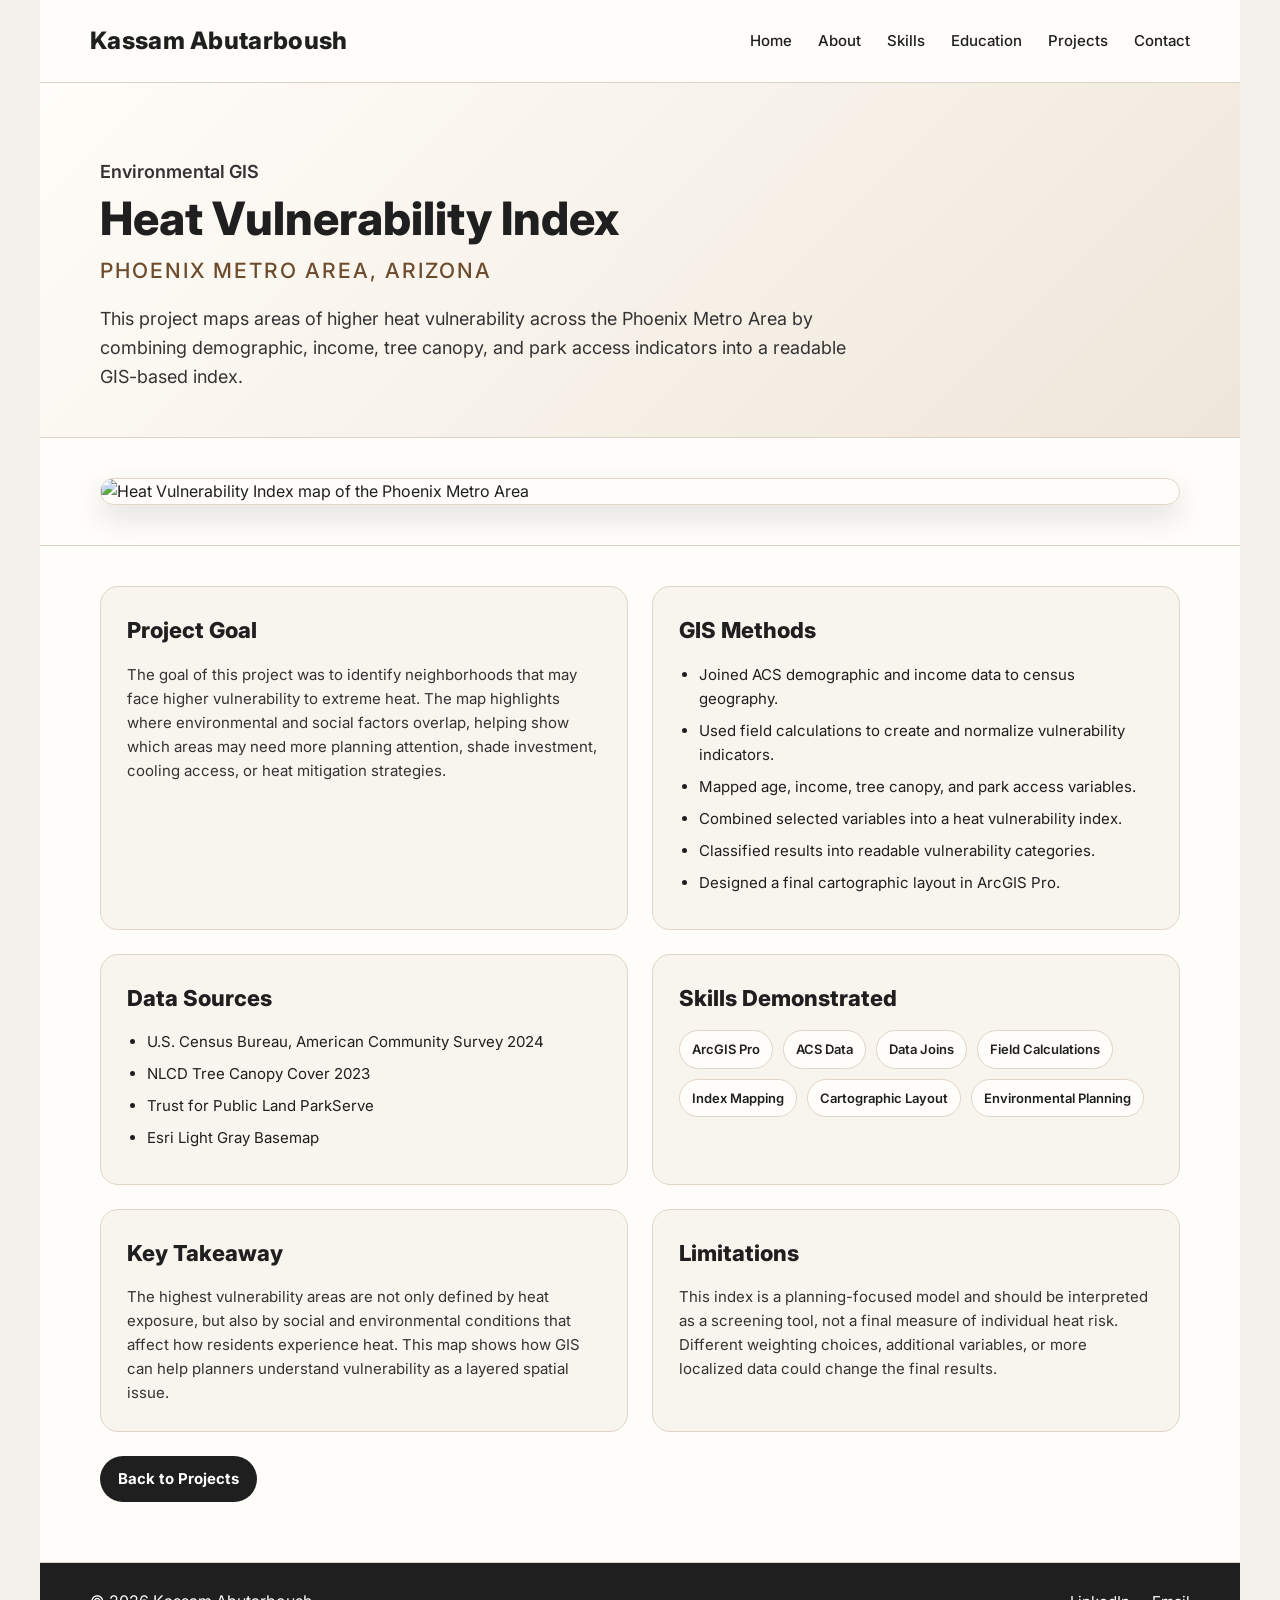
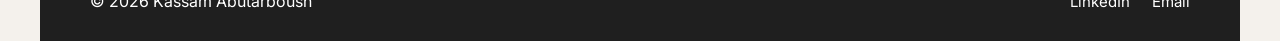
==== heat_vulnerability_index.html @ 17e0d0c6 "Add files via upload" ====
<!DOCTYPE html>
<html lang="en">
<head>
  <meta charset="UTF-8">
  <meta name="viewport" content="width=device-width, initial-scale=1.0">

  <title>Heat Vulnerability Index | Kassam Abutarboush</title>

  <link href="https://fonts.googleapis.com/css2?family=Inter:wght@400;500;600;700;800&display=swap" rel="stylesheet">
  <link rel="stylesheet" href="styles.css">
</head>

<body>

  <div class="page-wrapper">

    <header>
      <div class="logo">Kassam Abutarboush</div>

      <nav>
        <a href="index.html#home">Home</a>
        <a href="index.html#about">About</a>
        <a href="index.html#skills">Skills</a>
        <a href="index.html#education">Education</a>
        <a href="index.html#projects">Projects</a>
        <a href="index.html#contact">Contact</a>
      </nav>
    </header>

    <main>

      <section class="project-hero">
        <p class="eyebrow">Environmental GIS</p>
        <h1>Heat Vulnerability Index</h1>
        <h2>Phoenix Metro Area, Arizona</h2>

        <p>
          This project maps areas of higher heat vulnerability across the Phoenix Metro Area by
          combining demographic, income, tree canopy, and park access indicators into a readable
          GIS-based index.
        </p>
      </section>

      <section class="project-image-section">
        <img src="Heat Vulnerability Index - Phoenix Metro Area.jpg" alt="Heat Vulnerability Index map of the Phoenix Metro Area" class="full-project-image">
      </section>

      <section class="project-details">

        <div class="detail-card">
          <h2>Project Goal</h2>
          <p>
            The goal of this project was to identify neighborhoods that may face higher vulnerability
            to extreme heat. The map highlights where environmental and social factors overlap,
            helping show which areas may need more planning attention, shade investment, cooling
            access, or heat mitigation strategies.
          </p>
        </div>

        <div class="detail-card">
          <h2>GIS Methods</h2>

          <ul>
            <li>Joined ACS demographic and income data to census geography.</li>
            <li>Used field calculations to create and normalize vulnerability indicators.</li>
            <li>Mapped age, income, tree canopy, and park access variables.</li>
            <li>Combined selected variables into a heat vulnerability index.</li>
            <li>Classified results into readable vulnerability categories.</li>
            <li>Designed a final cartographic layout in ArcGIS Pro.</li>
          </ul>
        </div>

        <div class="detail-card">
          <h2>Data Sources</h2>

          <ul>
            <li>U.S. Census Bureau, American Community Survey 2024</li>
            <li>NLCD Tree Canopy Cover 2023</li>
            <li>Trust for Public Land ParkServe</li>
            <li>Esri Light Gray Basemap</li>
          </ul>
        </div>

        <div class="detail-card">
          <h2>Skills Demonstrated</h2>

          <div class="mini-skills-list">
            <span>ArcGIS Pro</span>
            <span>ACS Data</span>
            <span>Data Joins</span>
            <span>Field Calculations</span>
            <span>Index Mapping</span>
            <span>Cartographic Layout</span>
            <span>Environmental Planning</span>
          </div>
        </div>

        <div class="detail-card">
          <h2>Key Takeaway</h2>
          <p>
            The highest vulnerability areas are not only defined by heat exposure, but also by
            social and environmental conditions that affect how residents experience heat. This map
            shows how GIS can help planners understand vulnerability as a layered spatial issue.
          </p>
        </div>

        <div class="detail-card">
          <h2>Limitations</h2>
          <p>
            This index is a planning-focused model and should be interpreted as a screening tool,
            not a final measure of individual heat risk. Different weighting choices, additional
            variables, or more localized data could change the final results.
          </p>
        </div>

        <div class="back-link">
          <a href="index.html#projects">Back to Projects</a>
        </div>

      </section>

    </main>

<footer>
  <p>© 2026 Kassam Abutarboush</p>

  <div class="social-links">
    <a href="https://www.linkedin.com/in/kassam-abutarboush-896186277" target="_blank">LinkedIn</a>
    <a href="mailto:kassam2828@gmail.com">Email</a>
  </div>
</footer>

  </div>

</body>
</html>
---- styles.css ----
* {
  box-sizing: border-box;
  margin: 0;
  padding: 0;
}

html {
  scroll-behavior: smooth;
}

body {
  font-family: "Inter", "Segoe UI", Arial, Helvetica, sans-serif;
  background-color: #f4f1ec;
  color: #1f1f1f;
  line-height: 1.6;
}

.page-wrapper {
  width: 100%;
  max-width: 1200px;
  margin: 0 auto;
  background-color: #fffdf9;
}

/* Header */
header {
  display: flex;
  justify-content: space-between;
  align-items: center;
  padding: 22px 50px;
  border-bottom: 1px solid #ddd2c4;
  background-color: #fffdf9;
  position: sticky;
  top: 0;
  z-index: 10;
}

.logo {
  font-size: 24px;
  font-weight: 800;
  letter-spacing: 0.3px;
}

nav a {
  text-decoration: none;
  color: #1f1f1f;
  margin-left: 22px;
  font-size: 15px;
  font-weight: 500;
}

nav a:hover {
  color: #8a5a2b;
}

/* Hero */
.hero {
  display: flex;
  align-items: center;
  gap: 55px;
  padding: 85px 60px;
  background: linear-gradient(135deg, #fffdf9, #efe6da);
  border-bottom: 1px solid #ddd2c4;
}

.hero-image {
  width: 260px;
  height: 260px;
  border-radius: 50%;
  object-fit: cover;
  border: 8px solid #ffffff;
  box-shadow: 0 12px 30px rgba(0, 0, 0, 0.18);
}

.eyebrow {
  font-size: 15px;
  font-weight: 600;
  color: #6d4b2c;
  margin-bottom: 6px;
}

.hero-text h1 {
  font-size: 46px;
  line-height: 1.1;
  margin-bottom: 10px;
  font-weight: 800;
}

.hero-text h2 {
  font-size: 21px;
  font-weight: 500;
  color: #6d4b2c;
  margin-bottom: 18px;
  text-transform: uppercase;
  letter-spacing: 2px;
}

.hero-text p {
  font-size: 18px;
  max-width: 620px;
  color: #333;
}

.hero-buttons {
  display: flex;
  gap: 14px;
  margin-top: 22px;
  flex-wrap: wrap;
}

.hero-buttons a {
  display: inline-block;
  padding: 11px 18px;
  border-radius: 999px;
  font-size: 15px;
  font-weight: 600;
  text-decoration: none;
  transition: all 0.2s ease;
}

.primary-button {
  background-color: #1f1f1f;
  color: #ffffff;
  border: 1px solid #1f1f1f;
}

.primary-button:hover {
  background-color: #8a5a2b;
  border-color: #8a5a2b;
  transform: translateY(-2px);
}

.secondary-button {
  background-color: transparent;
  color: #1f1f1f;
  border: 1px solid #8a5a2b;
}

.secondary-button:hover {
  background-color: #efe6da;
  color: #6d4b2c;
  transform: translateY(-2px);
}

/* Sections */
section {
  padding: 60px 60px;
  border-bottom: 1px solid #ddd2c4;
}

section h2 {
  font-size: 30px;
  font-weight: 800;
  margin-bottom: 28px;
  text-transform: uppercase;
  letter-spacing: 1px;
}

/* About */
.about-content {
  display: grid;
  grid-template-columns: 1fr 1fr;
  gap: 24px;
  font-size: 17px;
}

.about-content p {
  background-color: #f8f4ee;
  padding: 24px;
  border-radius: 18px;
  border: 1px solid #e0d5c7;
}

/* Skills */
#skills {
  padding-top: 45px;
  padding-bottom: 45px;
}

.skills-list {
  display: flex;
  flex-wrap: wrap;
  gap: 12px;
}

.skills-list span {
  background-color: #f8f4ee;
  color: #1f1f1f;
  border: 1px solid #e0d5c7;
  border-radius: 999px;
  padding: 9px 14px;
  font-size: 14px;
  font-weight: 600;
}

.skills-list span:hover {
  background-color: #efe6da;
  color: #6d4b2c;
}

/* Education */
.education-grid {
  display: grid;
  grid-template-columns: 1fr 1fr;
  gap: 24px;
}

.education-card {
  background-color: #f8f4ee;
  padding: 26px;
  border-radius: 18px;
  border: 1px solid #e0d5c7;
}

.education-card h3 {
  font-size: 20px;
  margin-bottom: 10px;
  color: #6d4b2c;
}

.education-card p {
  margin-bottom: 8px;
  font-size: 15px;
}

.education-card ul {
  padding-left: 20px;
}

.education-card li {
  margin-bottom: 8px;
  font-size: 15px;
}

/* Projects */
.projects-grid {
  display: grid;
  grid-template-columns: repeat(2, 1fr);
  gap: 35px;
}

.project-card {
  background-color: #ffffff;
  border-radius: 22px;
  overflow: hidden;
  border: 1px solid #e0d5c7;
  box-shadow: 0 10px 25px rgba(0, 0, 0, 0.08);
  transition: transform 0.25s ease, box-shadow 0.25s ease;
}

.project-card:hover {
  transform: translateY(-6px);
  box-shadow: 0 16px 35px rgba(0, 0, 0, 0.13);
}

.project-card img {
  width: 100%;
  height: 300px;
  object-fit: cover;
  display: block;
}

.project-card-content {
  padding: 22px;
}

.project-label {
  display: inline-block;
  font-size: 13px;
  font-weight: 700;
  color: #6d4b2c;
  background-color: #f4f1ec;
  padding: 6px 10px;
  border-radius: 999px;
  margin-bottom: 12px;
}

.project-card h3 {
  font-size: 22px;
  margin-bottom: 8px;
}

.project-card p {
  font-size: 15px;
  margin-bottom: 18px;
  color: #444;
}

.project-card a {
  display: inline-block;
  color: #fff;
  background-color: #1f1f1f;
  padding: 10px 16px;
  border-radius: 999px;
  font-size: 14px;
  font-weight: 700;
  text-decoration: none;
}

.project-card a:hover {
  background-color: #8a5a2b;
}

/* Contact */
.contact-content {
  display: grid;
  grid-template-columns: 1fr 1fr;
  gap: 50px;
}

.contact-simple {
  grid-template-columns: 1fr;
}

.contact-info {
  max-width: 760px;
  background-color: #f8f4ee;
  padding: 28px;
  border-radius: 18px;
  border: 1px solid #e0d5c7;
}

.contact-info p {
  margin-bottom: 14px;
  font-size: 16px;
}

.contact-info p a {
  color: #6d4b2c;
  font-weight: 700;
  text-decoration: none;
}

.contact-info p a:hover {
  text-decoration: underline;
}

.contact-button {
  display: inline-block;
  margin-top: 12px;
  background-color: #1f1f1f;
  color: #ffffff;
  border: 1px solid #1f1f1f;
  padding: 11px 18px;
  border-radius: 999px;
  font-size: 15px;
  font-weight: 700;
  text-decoration: none;
  transition: all 0.2s ease;
}

.contact-button:hover {
  background-color: #8a5a2b;
  border-color: #8a5a2b;
  transform: translateY(-2px);
}

/* Project Pages */
.project-hero {
  padding: 75px 60px 45px;
  background: linear-gradient(135deg, #fffdf9, #efe6da);
}

.project-hero h1 {
  font-size: 46px;
  line-height: 1.1;
  margin-bottom: 10px;
  font-weight: 800;
}

.project-hero h2 {
  font-size: 21px;
  font-weight: 500;
  color: #6d4b2c;
  margin-bottom: 18px;
  text-transform: uppercase;
  letter-spacing: 2px;
}

.project-hero p {
  max-width: 760px;
  font-size: 18px;
  color: #333;
}

.project-image-section {
  padding: 40px 60px;
}

.full-project-image {
  width: 100%;
  border-radius: 22px;
  border: 1px solid #e0d5c7;
  box-shadow: 0 12px 30px rgba(0, 0, 0, 0.12);
  display: block;
}

.project-details {
  display: grid;
  grid-template-columns: 1fr 1fr;
  gap: 24px;
  padding: 40px 60px 60px;
}

.detail-card {
  background-color: #f8f4ee;
  padding: 26px;
  border-radius: 18px;
  border: 1px solid #e0d5c7;
}

.detail-card h2 {
  font-size: 22px;
  margin-bottom: 14px;
  text-transform: none;
  letter-spacing: 0;
}

.detail-card p {
  font-size: 15px;
  color: #333;
}

.detail-card ul {
  padding-left: 20px;
}

.detail-card li {
  margin-bottom: 8px;
  font-size: 15px;
}

.mini-skills-list {
  display: flex;
  flex-wrap: wrap;
  gap: 10px;
}

.mini-skills-list span {
  background-color: #fffdf9;
  color: #1f1f1f;
  border: 1px solid #e0d5c7;
  border-radius: 999px;
  padding: 8px 12px;
  font-size: 13px;
  font-weight: 600;
}

.back-link {
  grid-column: 1 / -1;
}

.back-link a {
  display: inline-block;
  color: #ffffff;
  background-color: #1f1f1f;
  padding: 11px 18px;
  border-radius: 999px;
  font-size: 15px;
  font-weight: 700;
  text-decoration: none;
}

.back-link a:hover {
  background-color: #8a5a2b;
}

/* Footer */
footer {
  display: flex;
  justify-content: space-between;
  align-items: center;
  padding: 26px 50px;
  font-size: 16px;
  background-color: #1f1f1f;
  color: white;
}

.social-links a {
  color: white;
  text-decoration: none;
  margin-left: 18px;
  font-size: 15px;
}

.social-links a:hover {
  color: #d8b98c;
}

/* Mobile */
@media (max-width: 768px) {
  header {
    flex-direction: column;
    gap: 15px;
    padding: 22px 25px;
  }

  nav {
    text-align: center;
  }

  nav a {
    display: inline-block;
    margin: 6px 8px;
  }

  .hero {
    flex-direction: column;
    text-align: center;
    padding: 55px 25px;
  }

  .hero-image {
    width: 220px;
    height: 220px;
  }

  .hero-text h1 {
    font-size: 36px;
  }

  .hero-text h2 {
    font-size: 16px;
  }

  .hero-buttons {
    justify-content: center;
  }

  .about-content,
  .education-grid,
  .projects-grid,
  .contact-content,
  .project-details {
    grid-template-columns: 1fr;
  }

  section {
    padding: 45px 25px;
  }

  .project-hero {
    padding: 55px 25px 35px;
  }

  .project-hero h1 {
    font-size: 36px;
  }

  .project-hero h2 {
    font-size: 16px;
  }

  .project-image-section {
    padding: 30px 25px;
  }

  .project-details {
    padding: 30px 25px 45px;
  }

  footer {
    flex-direction: column;
    gap: 15px;
    text-align: center;
  }

  .social-links a {
    margin: 0 8px;
  }
}
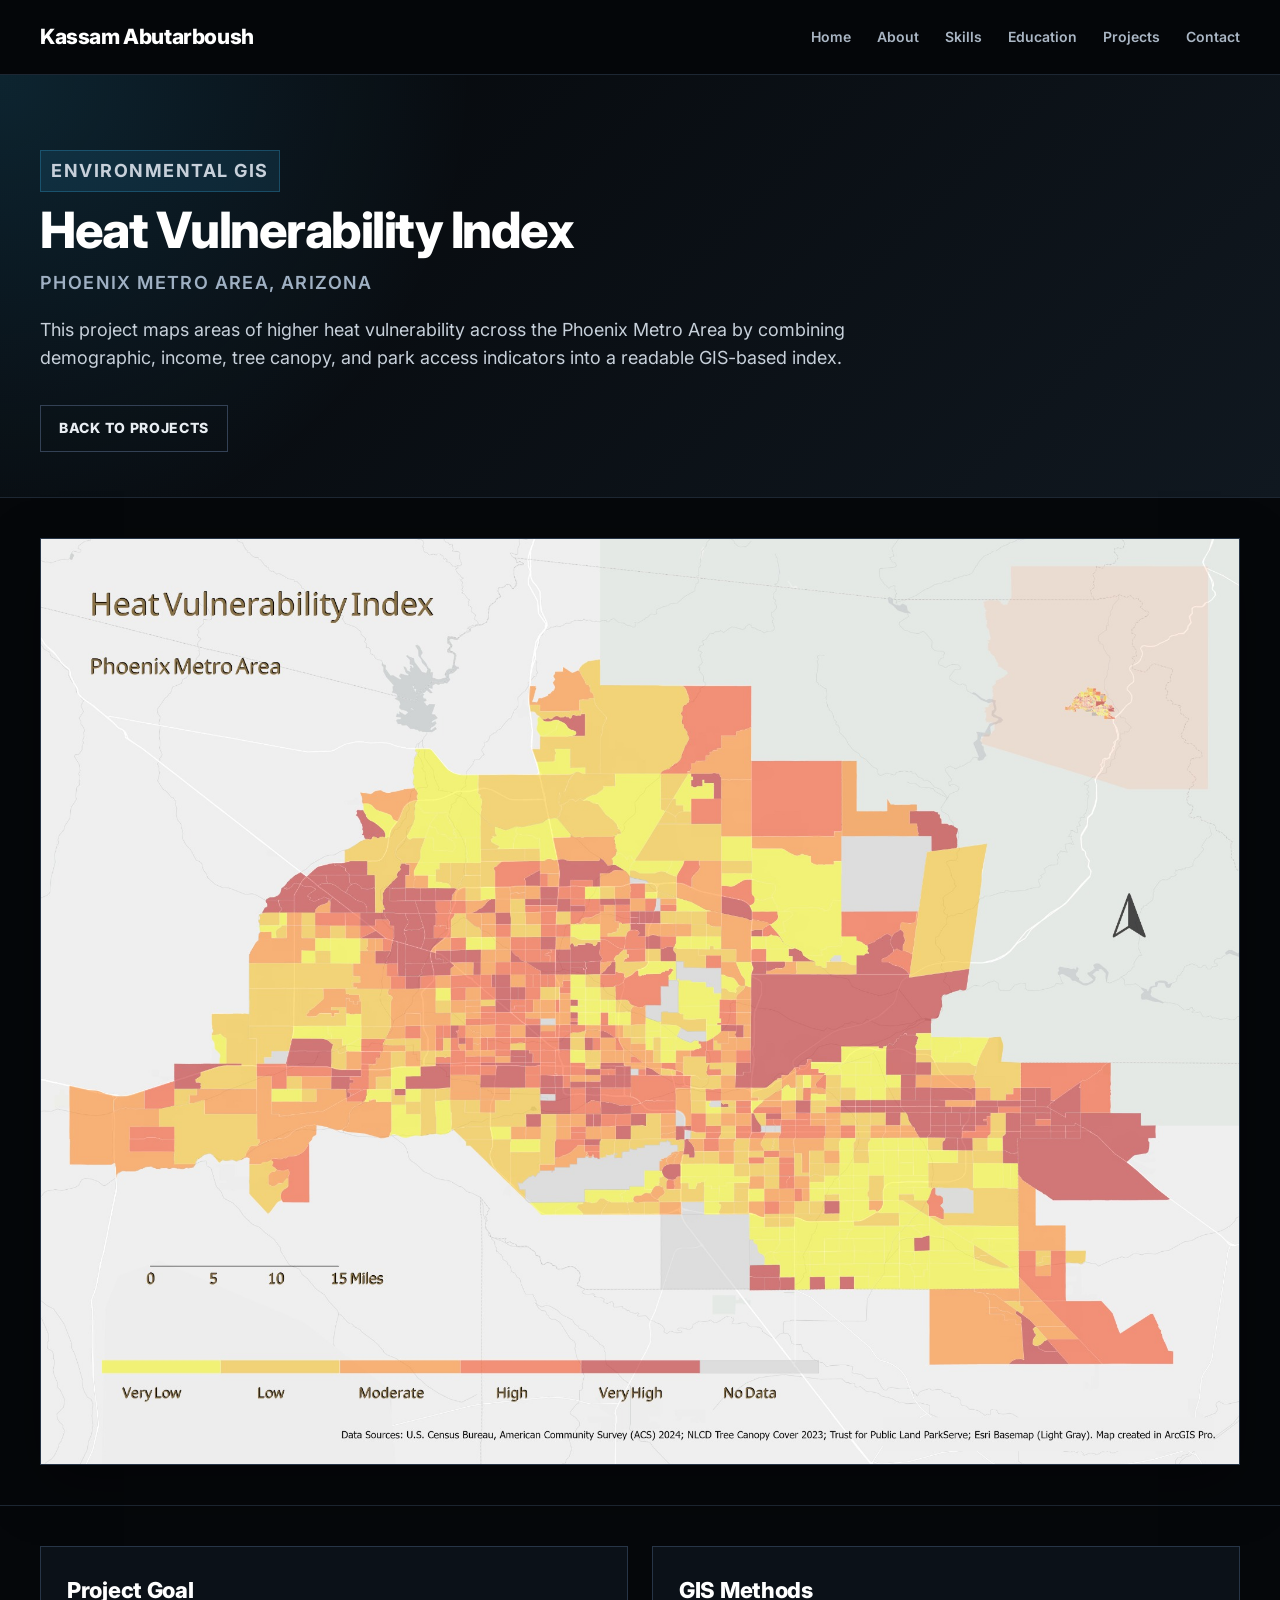
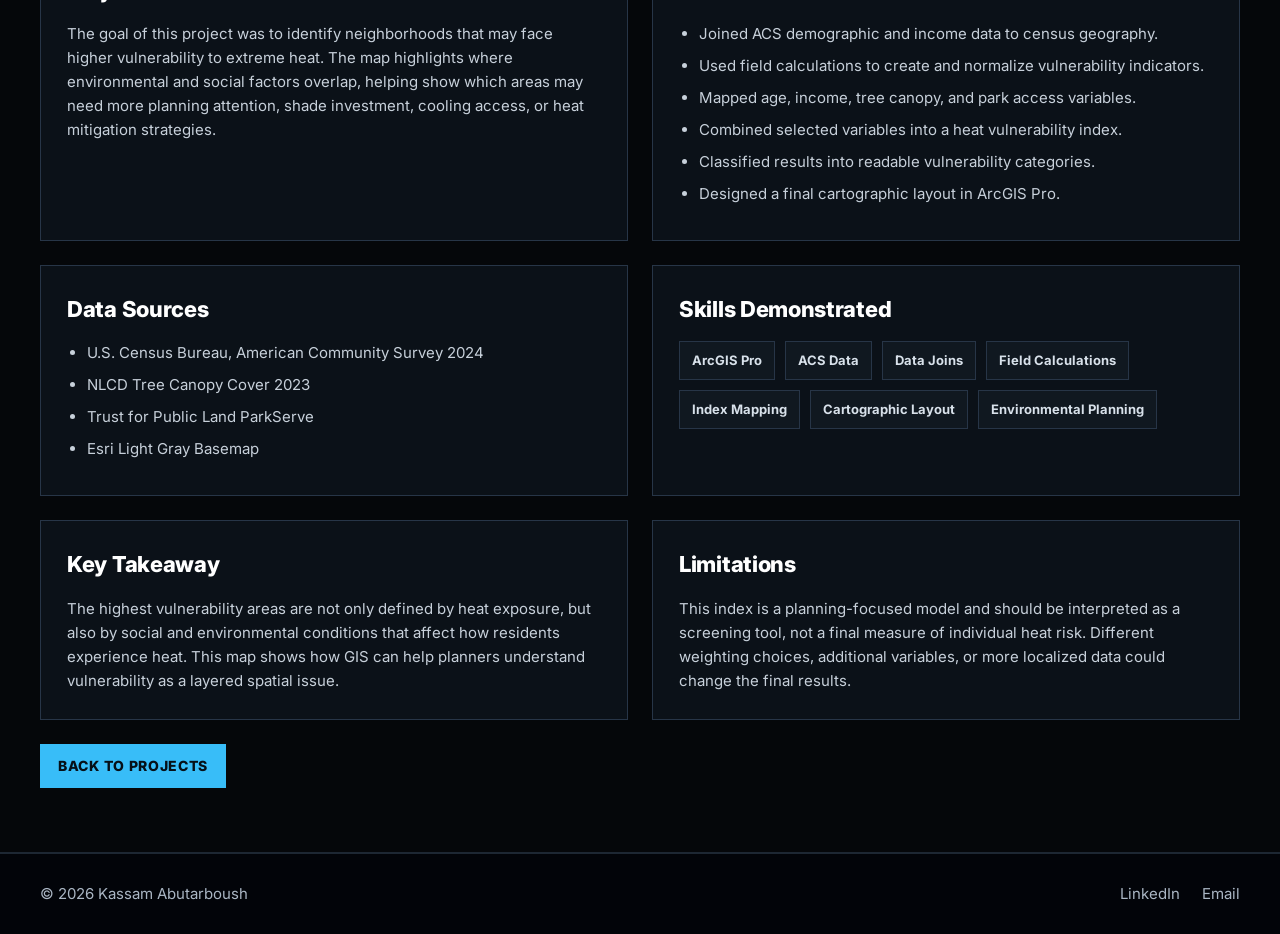
==== commit 24ee6ffe: "Add files via upload" ====
--- a/heat_vulnerability_index.html
+++ b/heat_vulnerability_index.html
@@ -39,6 +39,10 @@
           combining demographic, income, tree canopy, and park access indicators into a readable
           GIS-based index.
         </p>
+
+        <div class="hero-buttons">
+          <a href="index.html#projects" class="secondary-button">Back to Projects</a>
+        </div>
       </section>
 
       <section class="project-image-section">
--- a/styles.css
+++ b/styles.css
@@ -10,16 +10,17 @@
 
 body {
   font-family: "Inter", "Segoe UI", Arial, Helvetica, sans-serif;
-  background-color: #f4f1ec;
-  color: #1f1f1f;
+  background-color: #05070a;
+  color: #e8edf2;
   line-height: 1.6;
+  overflow-x: hidden;
 }
 
 .page-wrapper {
   width: 100%;
-  max-width: 1200px;
+  max-width: 1680px;
   margin: 0 auto;
-  background-color: #fffdf9;
+  background-color: #05070a;
 }
 
 /* Header */
@@ -27,154 +28,244 @@
   display: flex;
   justify-content: space-between;
   align-items: center;
-  padding: 22px 50px;
-  border-bottom: 1px solid #ddd2c4;
-  background-color: #fffdf9;
+
+  width: 100vw;
+  margin-left: calc(50% - 50vw);
+  margin-right: calc(50% - 50vw);
+
+  padding: 20px max(40px, calc((100vw - 1680px) / 2 + 40px));
+
+  border-bottom: 1px solid #1d2733;
+  background-color: rgba(5, 7, 10, 0.94);
   position: sticky;
   top: 0;
   z-index: 10;
+  backdrop-filter: blur(12px);
 }
 
 .logo {
-  font-size: 24px;
-  font-weight: 800;
-  letter-spacing: 0.3px;
+  font-size: 21px;
+  font-weight: 800;
+  letter-spacing: -0.4px;
+  color: #ffffff;
 }
 
 nav a {
   text-decoration: none;
-  color: #1f1f1f;
+  color: #aab6c4;
   margin-left: 22px;
-  font-size: 15px;
-  font-weight: 500;
+  font-size: 14px;
+  font-weight: 600;
 }
 
 nav a:hover {
-  color: #8a5a2b;
+  color: #38bdf8;
 }
 
 /* Hero */
 .hero {
-  display: flex;
+  display: grid;
+  grid-template-columns: 245px minmax(520px, 760px) minmax(380px, 520px);
   align-items: center;
-  gap: 55px;
-  padding: 85px 60px;
-  background: linear-gradient(135deg, #fffdf9, #efe6da);
-  border-bottom: 1px solid #ddd2c4;
+  gap: 48px;
+
+  width: 100vw;
+  margin-left: calc(50% - 50vw);
+  margin-right: calc(50% - 50vw);
+
+  padding: 90px max(40px, calc((100vw - 1680px) / 2 + 40px));
+
+  background:
+    radial-gradient(circle at top left, rgba(56, 189, 248, 0.16), transparent 35%),
+    linear-gradient(135deg, #05070a 0%, #0b1118 55%, #101820 100%);
+
+  border-top: 1px solid #1d2733;
+  border-bottom: 1px solid #1d2733;
 }
 
 .hero-image {
-  width: 260px;
-  height: 260px;
-  border-radius: 50%;
+  width: 245px;
+  height: 245px;
+  border-radius: 18px;
   object-fit: cover;
-  border: 8px solid #ffffff;
-  box-shadow: 0 12px 30px rgba(0, 0, 0, 0.18);
+  border: 1px solid #273547;
+  box-shadow: 0 22px 60px rgba(0, 0, 0, 0.55);
 }
 
 .eyebrow {
-  font-size: 15px;
+  display: inline-block;
+  font-size: 12px;
+  font-weight: 700;
+  color: #38bdf8;
+  background: rgba(56, 189, 248, 0.1);
+  border: 1px solid rgba(56, 189, 248, 0.25);
+  padding: 6px 10px;
+  margin-bottom: 12px;
+  text-transform: uppercase;
+  letter-spacing: 1.5px;
+}
+
+.hero-text h1 {
+  font-size: 62px;
+  line-height: 1.02;
+  margin-bottom: 14px;
+  font-weight: 800;
+  color: #ffffff;
+  letter-spacing: -2.3px;
+}
+
+.hero-text h2 {
+  font-size: 18px;
   font-weight: 600;
-  color: #6d4b2c;
-  margin-bottom: 6px;
-}
-
-.hero-text h1 {
-  font-size: 46px;
-  line-height: 1.1;
-  margin-bottom: 10px;
-  font-weight: 800;
-}
-
-.hero-text h2 {
-  font-size: 21px;
-  font-weight: 500;
-  color: #6d4b2c;
-  margin-bottom: 18px;
-  text-transform: uppercase;
-  letter-spacing: 2px;
-}
-
-.hero-text p {
-  font-size: 18px;
-  max-width: 620px;
-  color: #333;
+  color: #9fb0c3;
+  margin-bottom: 0;
+  text-transform: uppercase;
+  letter-spacing: 1.4px;
 }
 
 .hero-buttons {
   display: flex;
   gap: 14px;
-  margin-top: 22px;
+  margin-top: 32px;
   flex-wrap: wrap;
 }
 
 .hero-buttons a {
   display: inline-block;
   padding: 11px 18px;
-  border-radius: 999px;
-  font-size: 15px;
-  font-weight: 600;
+  border-radius: 0;
+  font-size: 14px;
+  font-weight: 800;
   text-decoration: none;
   transition: all 0.2s ease;
+  text-transform: uppercase;
+  letter-spacing: 0.7px;
 }
 
 .primary-button {
-  background-color: #1f1f1f;
-  color: #ffffff;
-  border: 1px solid #1f1f1f;
+  background-color: #38bdf8;
+  color: #061018;
+  border: 1px solid #38bdf8;
 }
 
 .primary-button:hover {
-  background-color: #8a5a2b;
-  border-color: #8a5a2b;
+  background-color: #ffffff;
+  border-color: #ffffff;
+  color: #05070a;
   transform: translateY(-2px);
 }
 
 .secondary-button {
   background-color: transparent;
-  color: #1f1f1f;
-  border: 1px solid #8a5a2b;
+  color: #e8edf2;
+  border: 1px solid #334155;
 }
 
 .secondary-button:hover {
-  background-color: #efe6da;
-  color: #6d4b2c;
+  background-color: #111827;
+  color: #ffffff;
+  border-color: #38bdf8;
   transform: translateY(-2px);
+}
+
+/* Hero About Card */
+.hero-about-card {
+  align-self: stretch;
+  display: flex;
+  flex-direction: column;
+  justify-content: center;
+  background: rgba(11, 17, 24, 0.62);
+  border: 1px solid rgba(56, 189, 248, 0.22);
+  box-shadow: 0 20px 55px rgba(0, 0, 0, 0.28);
+  backdrop-filter: blur(14px);
+  padding: 30px;
+}
+
+.about-card-label {
+  color: #38bdf8;
+  font-size: 12px;
+  font-weight: 800;
+  text-transform: uppercase;
+  letter-spacing: 1.2px;
+  margin-bottom: 14px;
+}
+
+.hero-about-card p {
+  color: #c7d0da;
+  font-size: 15.5px;
+  margin-bottom: 14px;
+}
+
+.about-card-tags {
+  display: flex;
+  flex-wrap: wrap;
+  gap: 9px;
+  margin-top: 6px;
+}
+
+.about-card-tags span {
+  background-color: rgba(56, 189, 248, 0.08);
+  color: #d8e1ea;
+  border: 1px solid rgba(56, 189, 248, 0.22);
+  padding: 7px 10px;
+  font-size: 12px;
+  font-weight: 700;
 }
 
 /* Sections */
 section {
-  padding: 60px 60px;
-  border-bottom: 1px solid #ddd2c4;
+  padding: 70px 40px;
+  border-bottom: 1px solid #1d2733;
 }
 
 section h2 {
-  font-size: 30px;
+  font-size: 32px;
   font-weight: 800;
   margin-bottom: 28px;
-  text-transform: uppercase;
-  letter-spacing: 1px;
-}
-
-/* About */
-.about-content {
-  display: grid;
-  grid-template-columns: 1fr 1fr;
-  gap: 24px;
+  text-transform: none;
+  letter-spacing: -0.8px;
+  color: #ffffff;
+}
+
+.section-intro {
+  max-width: 900px;
   font-size: 17px;
-}
-
-.about-content p {
-  background-color: #f8f4ee;
-  padding: 24px;
-  border-radius: 18px;
-  border: 1px solid #e0d5c7;
+  color: #aab6c4;
+  margin-top: -14px;
+  margin-bottom: 30px;
 }
 
 /* Skills */
 #skills {
-  padding-top: 45px;
-  padding-bottom: 45px;
+  padding-top: 60px;
+  padding-bottom: 60px;
+}
+
+.skills-grid {
+  display: grid;
+  grid-template-columns: repeat(3, 1fr);
+  gap: 24px;
+}
+
+.skill-category-card {
+  background-color: #0b1118;
+  border: 1px solid #273547;
+  padding: 28px;
+  min-height: 260px;
+  transition: border-color 0.2s ease, background-color 0.2s ease, transform 0.2s ease;
+}
+
+.skill-category-card:hover {
+  border-color: #38bdf8;
+  background-color: #0e1722;
+  transform: translateY(-4px);
+}
+
+.skill-category-card h3 {
+  color: #ffffff;
+  font-size: 22px;
+  margin-bottom: 18px;
+  letter-spacing: -0.4px;
 }
 
 .skills-list {
@@ -184,18 +275,19 @@
 }
 
 .skills-list span {
-  background-color: #f8f4ee;
-  color: #1f1f1f;
-  border: 1px solid #e0d5c7;
-  border-radius: 999px;
+  background-color: #101820;
+  color: #d8e1ea;
+  border: 1px solid #273547;
+  border-radius: 0;
   padding: 9px 14px;
   font-size: 14px;
-  font-weight: 600;
+  font-weight: 700;
 }
 
 .skills-list span:hover {
-  background-color: #efe6da;
-  color: #6d4b2c;
+  background-color: #101820;
+  color: #38bdf8;
+  border-color: #38bdf8;
 }
 
 /* Education */
@@ -206,21 +298,22 @@
 }
 
 .education-card {
-  background-color: #f8f4ee;
+  background-color: #0b1118;
   padding: 26px;
-  border-radius: 18px;
-  border: 1px solid #e0d5c7;
+  border-radius: 0;
+  border: 1px solid #273547;
 }
 
 .education-card h3 {
   font-size: 20px;
   margin-bottom: 10px;
-  color: #6d4b2c;
+  color: #38bdf8;
 }
 
 .education-card p {
   margin-bottom: 8px;
   font-size: 15px;
+  color: #c7d0da;
 }
 
 .education-card ul {
@@ -230,75 +323,121 @@
 .education-card li {
   margin-bottom: 8px;
   font-size: 15px;
+  color: #c7d0da;
+}
+
+.education-card a {
+  color: #38bdf8;
+  font-weight: 700;
+  text-decoration: none;
+}
+
+.education-card a:hover {
+  text-decoration: underline;
 }
 
 /* Projects */
 .projects-grid {
-  display: grid;
-  grid-template-columns: repeat(2, 1fr);
-  gap: 35px;
+  display: flex;
+  gap: 26px;
+  overflow-x: auto;
+  overflow-y: hidden;
+  scroll-snap-type: x mandatory;
+  padding-top: 8px;
+  padding-bottom: 22px;
+  scrollbar-width: thin;
+  scrollbar-color: #38bdf8 #0b1118;
+}
+
+.projects-grid::-webkit-scrollbar {
+  height: 10px;
+}
+
+.projects-grid::-webkit-scrollbar-track {
+  background: #0b1118;
+  border: 1px solid #273547;
+}
+
+.projects-grid::-webkit-scrollbar-thumb {
+  background: #38bdf8;
 }
 
 .project-card {
-  background-color: #ffffff;
-  border-radius: 22px;
+  flex: 0 0 520px;
+  scroll-snap-align: start;
+  background-color: #0b1118;
+  border-radius: 0;
   overflow: hidden;
-  border: 1px solid #e0d5c7;
-  box-shadow: 0 10px 25px rgba(0, 0, 0, 0.08);
-  transition: transform 0.25s ease, box-shadow 0.25s ease;
+  border: 1px solid #273547;
+  box-shadow: none;
+  transition: transform 0.2s ease, border-color 0.2s ease, background 0.2s ease, box-shadow 0.2s ease;
 }
 
 .project-card:hover {
-  transform: translateY(-6px);
-  box-shadow: 0 16px 35px rgba(0, 0, 0, 0.13);
+  transform: translateY(-4px);
+  border-color: #38bdf8;
+  background-color: #0e1722;
+  box-shadow: 0 16px 40px rgba(56, 189, 248, 0.12);
 }
 
 .project-card img {
   width: 100%;
   height: 300px;
-  object-fit: cover;
+  object-fit: contain;
+  background-color: #111827;
   display: block;
+  padding: 0;
+  border-bottom: 1px solid #273547;
 }
 
 .project-card-content {
-  padding: 22px;
+  padding: 24px;
 }
 
 .project-label {
   display: inline-block;
-  font-size: 13px;
-  font-weight: 700;
-  color: #6d4b2c;
-  background-color: #f4f1ec;
+  font-size: 12px;
+  font-weight: 800;
+  color: #38bdf8;
+  background-color: rgba(56, 189, 248, 0.1);
+  border: 1px solid rgba(56, 189, 248, 0.25);
   padding: 6px 10px;
-  border-radius: 999px;
+  border-radius: 0;
+  margin-bottom: 14px;
+  text-transform: uppercase;
+  letter-spacing: 1px;
+}
+
+.project-card h3 {
+  font-size: 23px;
+  line-height: 1.2;
   margin-bottom: 12px;
-}
-
-.project-card h3 {
-  font-size: 22px;
-  margin-bottom: 8px;
+  color: #ffffff;
+  letter-spacing: -0.4px;
 }
 
 .project-card p {
   font-size: 15px;
-  margin-bottom: 18px;
-  color: #444;
+  margin-bottom: 20px;
+  color: #b9c4d0;
 }
 
 .project-card a {
   display: inline-block;
-  color: #fff;
-  background-color: #1f1f1f;
+  color: #061018;
+  background-color: #38bdf8;
   padding: 10px 16px;
-  border-radius: 999px;
-  font-size: 14px;
-  font-weight: 700;
+  border-radius: 0;
+  font-size: 13px;
+  font-weight: 800;
   text-decoration: none;
+  text-transform: uppercase;
+  letter-spacing: 0.8px;
 }
 
 .project-card a:hover {
-  background-color: #8a5a2b;
+  background-color: #ffffff;
+  color: #05070a;
 }
 
 /* Contact */
@@ -313,20 +452,21 @@
 }
 
 .contact-info {
-  max-width: 760px;
-  background-color: #f8f4ee;
+  max-width: 900px;
+  background-color: #0b1118;
   padding: 28px;
-  border-radius: 18px;
-  border: 1px solid #e0d5c7;
+  border-radius: 0;
+  border: 1px solid #273547;
 }
 
 .contact-info p {
   margin-bottom: 14px;
   font-size: 16px;
+  color: #c7d0da;
 }
 
 .contact-info p a {
-  color: #6d4b2c;
+  color: #38bdf8;
   font-weight: 700;
   text-decoration: none;
 }
@@ -338,60 +478,102 @@
 .contact-button {
   display: inline-block;
   margin-top: 12px;
-  background-color: #1f1f1f;
-  color: #ffffff;
-  border: 1px solid #1f1f1f;
+  background-color: #38bdf8;
+  color: #061018;
+  border: 1px solid #38bdf8;
   padding: 11px 18px;
-  border-radius: 999px;
-  font-size: 15px;
-  font-weight: 700;
+  border-radius: 0;
+  font-size: 14px;
+  font-weight: 800;
   text-decoration: none;
   transition: all 0.2s ease;
+  text-transform: uppercase;
+  letter-spacing: 0.7px;
 }
 
 .contact-button:hover {
-  background-color: #8a5a2b;
-  border-color: #8a5a2b;
+  background-color: #ffffff;
+  border-color: #ffffff;
+  color: #05070a;
   transform: translateY(-2px);
 }
 
 /* Project Pages */
 .project-hero {
-  padding: 75px 60px 45px;
-  background: linear-gradient(135deg, #fffdf9, #efe6da);
+  padding: 75px 40px 45px;
+  background:
+    radial-gradient(circle at top left, rgba(56, 189, 248, 0.16), transparent 35%),
+    linear-gradient(135deg, #05070a, #101820);
+  border-bottom: 1px solid #1d2733;
 }
 
 .project-hero h1 {
-  font-size: 46px;
-  line-height: 1.1;
-  margin-bottom: 10px;
-  font-weight: 800;
+  font-size: 50px;
+  line-height: 1.05;
+  margin-bottom: 12px;
+  font-weight: 800;
+  color: #ffffff;
+  letter-spacing: -1.5px;
 }
 
 .project-hero h2 {
-  font-size: 21px;
-  font-weight: 500;
-  color: #6d4b2c;
+  font-size: 18px;
+  font-weight: 600;
+  color: #9fb0c3;
   margin-bottom: 18px;
   text-transform: uppercase;
-  letter-spacing: 2px;
+  letter-spacing: 1.4px;
 }
 
 .project-hero p {
-  max-width: 760px;
+  max-width: 900px;
   font-size: 18px;
-  color: #333;
+  color: #c7d0da;
+}
+
+/* Dashboard Embed */
+.dashboard-section {
+  padding: 40px;
+}
+
+.dashboard-section h2 {
+  font-size: 28px;
+  margin-bottom: 14px;
+  color: #ffffff;
+}
+
+.dashboard-section p {
+  max-width: 900px;
+  font-size: 16px;
+  color: #c7d0da;
+  margin-bottom: 22px;
+}
+
+.dashboard-embed {
+  width: 100%;
+  height: 720px;
+  border-radius: 0;
+  overflow: hidden;
+  border: 1px solid #273547;
+  box-shadow: 0 20px 55px rgba(0, 0, 0, 0.35);
+  background-color: #0b1118;
+}
+
+.dashboard-embed iframe {
+  width: 100%;
+  height: 100%;
+  border: 0;
 }
 
 .project-image-section {
-  padding: 40px 60px;
+  padding: 40px;
 }
 
 .full-project-image {
   width: 100%;
-  border-radius: 22px;
-  border: 1px solid #e0d5c7;
-  box-shadow: 0 12px 30px rgba(0, 0, 0, 0.12);
+  border-radius: 0;
+  border: 1px solid #273547;
+  box-shadow: 0 20px 55px rgba(0, 0, 0, 0.35);
   display: block;
 }
 
@@ -399,26 +581,27 @@
   display: grid;
   grid-template-columns: 1fr 1fr;
   gap: 24px;
-  padding: 40px 60px 60px;
+  padding: 40px 40px 64px;
 }
 
 .detail-card {
-  background-color: #f8f4ee;
+  background-color: #0b1118;
   padding: 26px;
-  border-radius: 18px;
-  border: 1px solid #e0d5c7;
+  border-radius: 0;
+  border: 1px solid #273547;
 }
 
 .detail-card h2 {
   font-size: 22px;
   margin-bottom: 14px;
   text-transform: none;
-  letter-spacing: 0;
+  letter-spacing: -0.3px;
+  color: #ffffff;
 }
 
 .detail-card p {
   font-size: 15px;
-  color: #333;
+  color: #c7d0da;
 }
 
 .detail-card ul {
@@ -428,6 +611,7 @@
 .detail-card li {
   margin-bottom: 8px;
   font-size: 15px;
+  color: #c7d0da;
 }
 
 .mini-skills-list {
@@ -437,13 +621,13 @@
 }
 
 .mini-skills-list span {
-  background-color: #fffdf9;
-  color: #1f1f1f;
-  border: 1px solid #e0d5c7;
-  border-radius: 999px;
+  background-color: #101820;
+  color: #d8e1ea;
+  border: 1px solid #273547;
+  border-radius: 0;
   padding: 8px 12px;
   font-size: 13px;
-  font-weight: 600;
+  font-weight: 700;
 }
 
 .back-link {
@@ -452,17 +636,20 @@
 
 .back-link a {
   display: inline-block;
-  color: #ffffff;
-  background-color: #1f1f1f;
+  color: #061018;
+  background-color: #38bdf8;
   padding: 11px 18px;
-  border-radius: 999px;
-  font-size: 15px;
-  font-weight: 700;
+  border-radius: 0;
+  font-size: 14px;
+  font-weight: 800;
   text-decoration: none;
+  text-transform: uppercase;
+  letter-spacing: 0.7px;
 }
 
 .back-link a:hover {
-  background-color: #8a5a2b;
+  background-color: #ffffff;
+  color: #05070a;
 }
 
 /* Footer */
@@ -470,24 +657,117 @@
   display: flex;
   justify-content: space-between;
   align-items: center;
-  padding: 26px 50px;
-  font-size: 16px;
-  background-color: #1f1f1f;
-  color: white;
+
+  width: 100vw;
+  margin-left: calc(50% - 50vw);
+  margin-right: calc(50% - 50vw);
+
+  padding: 28px max(40px, calc((100vw - 1680px) / 2 + 40px));
+  font-size: 15px;
+  background-color: #020409;
+  color: #aab6c4;
+  border-top: 1px solid #1d2733;
 }
 
 .social-links a {
-  color: white;
+  color: #aab6c4;
   text-decoration: none;
   margin-left: 18px;
   font-size: 15px;
 }
 
 .social-links a:hover {
-  color: #d8b98c;
+  color: #38bdf8;
+}
+
+/* COGO Case Study Comparison */
+.cogo-comparison-section {
+  padding: 60px 40px;
+  border-bottom: 1px solid #1d2733;
+}
+
+.cogo-comparison-header {
+  max-width: 900px;
+  margin-bottom: 30px;
+}
+
+.cogo-comparison-header h2 {
+  font-size: 32px;
+  font-weight: 800;
+  margin-bottom: 12px;
+  color: #ffffff;
+  letter-spacing: -0.8px;
+}
+
+.cogo-comparison-header p {
+  color: #aab6c4;
+  font-size: 17px;
+  max-width: 850px;
+}
+
+.cogo-comparison-grid {
+  display: grid;
+  grid-template-columns: 1fr auto 1fr;
+  gap: 24px;
+  align-items: center;
+}
+
+.cogo-image-card {
+  background-color: #0b1118;
+  border: 1px solid #273547;
+  padding: 18px;
+  transition: border-color 0.2s ease, background-color 0.2s ease, transform 0.2s ease;
+}
+
+.cogo-image-card:hover {
+  border-color: #38bdf8;
+  background-color: #0e1722;
+  transform: translateY(-4px);
+}
+
+.cogo-image-card img {
+  width: 100%;
+  height: 460px;
+  object-fit: contain;
+  background-color: #05070a;
+  border: 1px solid #1d2733;
+  display: block;
+}
+
+.cogo-arrow {
+  display: flex;
+  flex-direction: column;
+  align-items: center;
+  color: #38bdf8;
+  min-width: 90px;
+}
+
+.cogo-arrow span {
+  font-size: 46px;
+  line-height: 1;
+  font-weight: 800;
+}
+
+.cogo-arrow p {
+  margin-top: 8px;
+  color: #aab6c4;
+  font-size: 12px;
+  text-transform: uppercase;
+  letter-spacing: 1px;
+  text-align: center;
 }
 
 /* Mobile */
+@media (max-width: 1200px) {
+  .hero {
+    grid-template-columns: 220px 1fr;
+  }
+
+  .hero-about-card {
+    grid-column: 1 / -1;
+  }
+}
+
 @media (max-width: 768px) {
   header {
     flex-direction: column;
@@ -505,7 +785,7 @@
   }
 
   .hero {
-    flex-direction: column;
+    grid-template-columns: 1fr;
     text-align: center;
     padding: 55px 25px;
   }
@@ -513,32 +793,55 @@
   .hero-image {
     width: 220px;
     height: 220px;
+    margin: 0 auto;
+  }
+
+  .eyebrow {
+    margin-left: auto;
+    margin-right: auto;
   }
 
   .hero-text h1 {
-    font-size: 36px;
+    font-size: 38px;
   }
 
   .hero-text h2 {
-    font-size: 16px;
+    font-size: 15px;
   }
 
   .hero-buttons {
     justify-content: center;
   }
 
+  .hero-about-card {
+    text-align: left;
+    padding: 22px;
+  }
+
   .about-content,
   .education-grid,
-  .projects-grid,
   .contact-content,
-  .project-details {
+  .project-details,
+  .skills-grid {
     grid-template-columns: 1fr;
+  }
+
+  .project-card {
+    flex: 0 0 82vw;
   }
 
   section {
     padding: 45px 25px;
   }
 
+  .skill-category-card {
+    min-height: auto;
+  }
+
+  .project-card img {
+    height: 240px;
+  }
+
   .project-hero {
     padding: 55px 25px 35px;
   }
@@ -548,7 +851,15 @@
   }
 
   .project-hero h2 {
-    font-size: 16px;
+    font-size: 15px;
+  }
+
+  .dashboard-section {
+    padding: 30px 25px;
+  }
+
+  .dashboard-embed {
+    height: 620px;
   }
 
   .project-image-section {
@@ -557,12 +868,29 @@
 
   .project-details {
     padding: 30px 25px 45px;
+  }
+
+  .cogo-comparison-section {
+    padding: 45px 25px;
+  }
+
+  .cogo-comparison-grid {
+    grid-template-columns: 1fr;
+  }
+
+  .cogo-arrow span {
+    transform: rotate(90deg);
+  }
+
+  .cogo-image-card img {
+    height: 320px;
   }
 
   footer {
     flex-direction: column;
     gap: 15px;
     text-align: center;
+    padding: 26px 25px;
   }
 
   .social-links a {
